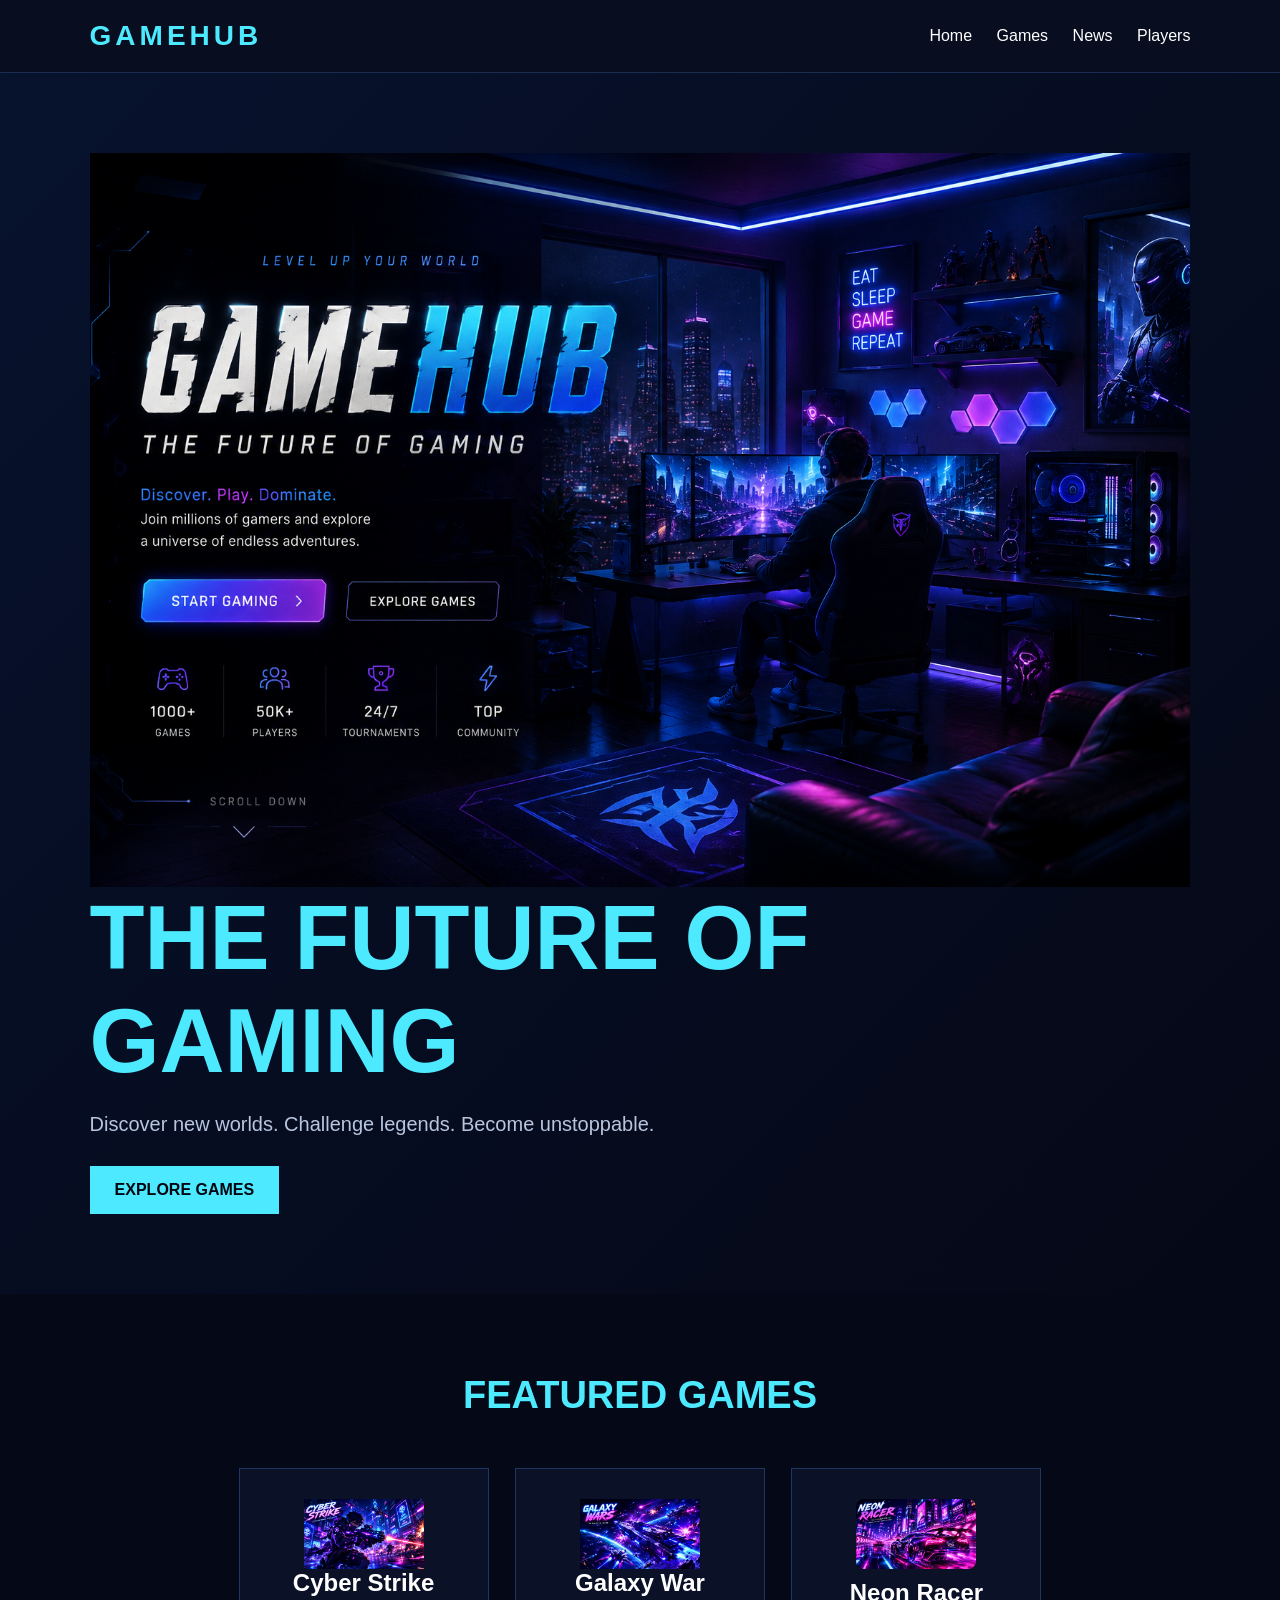
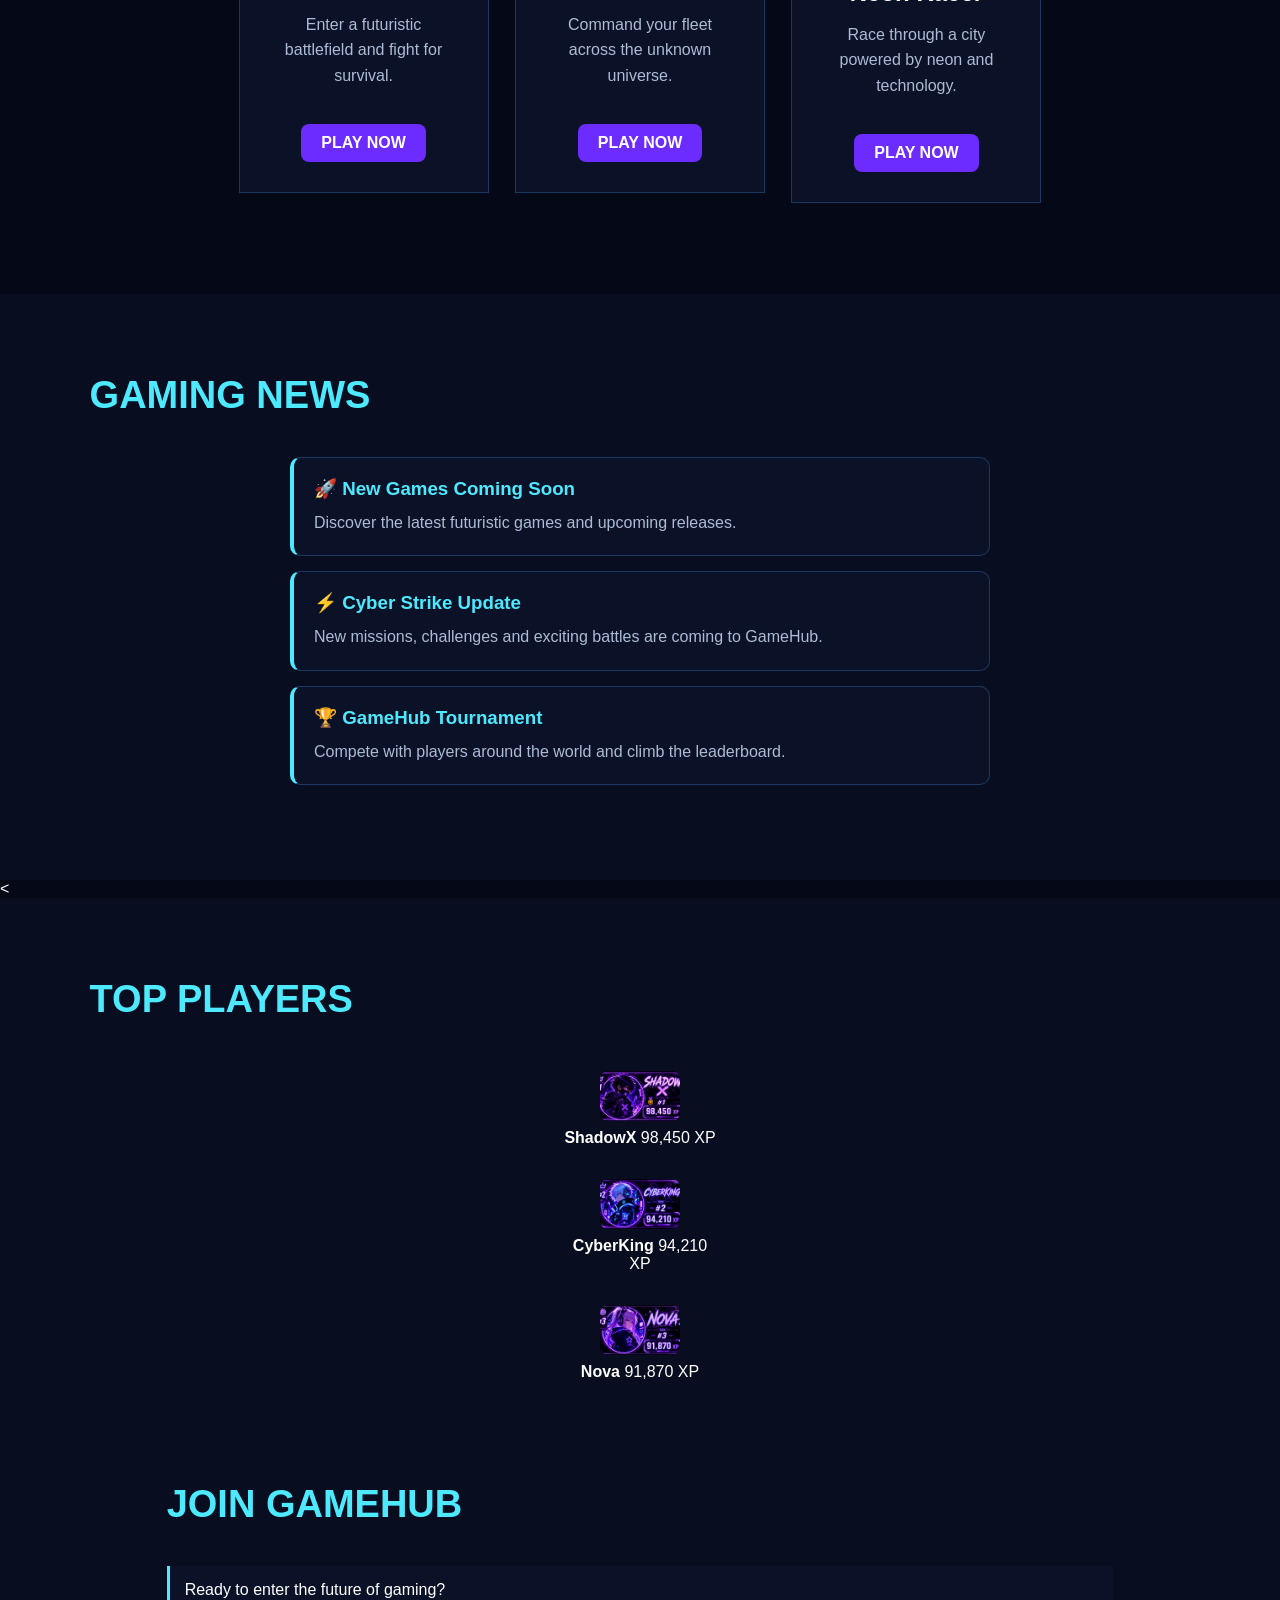
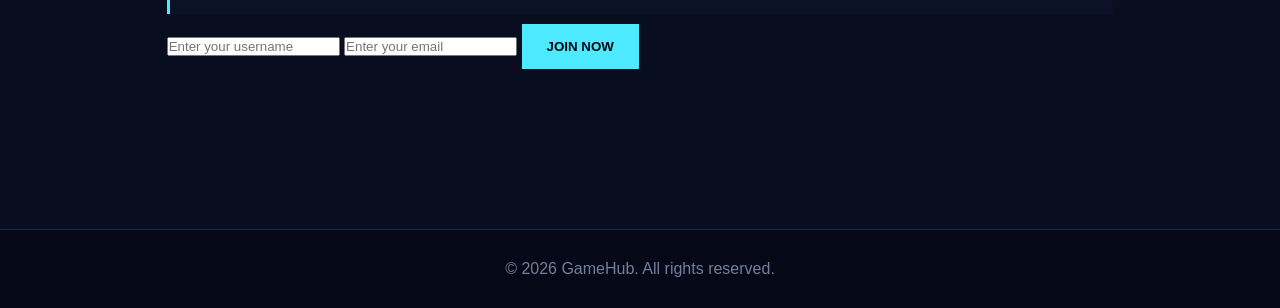
==== index.html @ 92098bfc "Change Galaxy War link to local page Updated the link for the Galaxy War game to point to the local " ====
<!DOCTYPE html>
<html lang="en">
<head>
  <meta charset="UTF-8">
  <meta name="viewport" content="width=device-width, initial-scale=1.0">
  <title>GameHub | The Future of Gaming</title>
<link rel="stylesheet" href="style.css">
</head>

<body>

  <header>
    <h1>GAMEHUB</h1>
    <nav>
      <a href="#home">Home</a>
      <a href="#games">Games</a>
      <a href="#news">News</a>
      <a href="#players">Players</a>
    </nav>
  </header>

  <main>

    <section id="home">
     <img class="hero-image" src="file_00000000cab881f480755a885a30e030.png" alt="GameHub futuristic gaming room"> 
      <h2>THE FUTURE OF GAMING</h2>
      <p>Discover new worlds. Challenge legends. Become unstoppable.</p>
      <a href="#games">EXPLORE GAMES</a>
    </section>

    <section id="games">
      <h2>FEATURED GAMES</h2>

      <div> 
      <img src="cyber-strike.png" alt="Cyber Strike" style="width:120px !important; height:70px !important; max-width:120px !important; object-fit:cover; display:block; margin:auto;"><h3>Cyber Strike</h3>  
        <p>Enter a futuristic battlefield and fight for survival.</p>
        <a href="cyber-strike.html" class="play-button">PLAY NOW</a>  </div>

      <div>
       <img src="galaxy-war.png" alt="Galaxy Wars" style="width:120px !important; height:70px !important; max-width:120px !important; object-fit:cover; display:block; margin:auto;">   <h3>Galaxy War</h3>
        <p>Command your fleet across the unknown universe.</p>
        
        <a href="galaxy-wars.html" class="play-button">PLAY NOW</a>   </div>

      <div>
        <img src="neon-racer.png" class="game-image" style="width:120px !important; height:70px !important; object-fit:cover;">
        <h3>Neon Racer</h3>
        <p>Race through a city powered by neon and technology.</p>
        <a href="https://www.google.com/search?q=Neon+Racer+game" class="play-button">PLAY NOW</a>
      </div>

    </section>
<section id="news">
  <h2>GAMING NEWS</h2>

  <div class="news-card">
    <h3>🚀 New Games Coming Soon</h3>
    <p>Discover the latest futuristic games and upcoming releases.</p>
  </div>

  <div class="news-card">
    <h3>⚡ Cyber Strike Update</h3>
    <p>New missions, challenges and exciting battles are coming to GameHub.</p>
  </div>

  <div class="news-card">
    <h3>🏆 GameHub Tournament</h3>
    <p>Compete with players around the world and climb the leaderboard.</p>
  </div>
</section>
    <
   
    </section>
<section id="players">
  <h2>TOP PLAYERS</h2>

  <div class="player-card">
    <img src="shadowx.png" style="width:80px !important;height:50px !important;max-width:80px !important;object-fit:cover;display:block;margin:auto;">
    <strong>ShadowX</strong>
    <span>98,450 XP</span>
  </div>

  <div class="player-card">
    <img src="cyberking.png" style="width:80px !important;height:50px !important;max-width:80px !important;object-fit:cover;display:block;margin:auto;">
    <strong>CyberKing</strong>
    <span>94,210 XP</span>
  </div>

  <div class="player-card">
    <img src="nova.png" style="width:80px !important;height:50px !important;max-width:80px !important;object-fit:cover;display:block;margin:auto;">
    <strong>Nova</strong>
    <span>91,870 XP</span>
  </div>
<section id="join">
  <h2>JOIN GAMEHUB</h2>
  <p>Ready to enter the future of gaming?</p>

  <form onsubmit="joinGameHub(event)">
    <input type="text" placeholder="Enter your username" required>
    <input type="email" placeholder="Enter your email" required>
    <button type="submit">JOIN NOW</button>
  </form>
</section>


  </main>

  <footer>
    <p>© 2026 GameHub. All rights reserved.</p>
  </footer>

</body><script>
function joinGameHub(event) {
  event.preventDefault();
  alert("🎮 Welcome to GameHub! You have joined successfully.");
}
</script>
</html>
---- style.css ----
* {
  box-sizing: border-box;
  margin: 0;
  padding: 0;
}

html {
  scroll-behavior: smooth;
}

body {
  font-family: Arial, sans-serif;
  background: #050816;
  color: #ffffff;
}

header {
  display: flex;
  justify-content: space-between;
  align-items: center;
  padding: 20px 7%;
  background: #080d20;
  border-bottom: 1px solid #1c2b50;
  position: sticky;
  top: 0;
  z-index: 10;
}

header h1 {
  font-size: 28px;
  letter-spacing: 4px;
  color: #4deaff;
}

nav a {
  color: white;
  text-decoration: none;
  margin-left: 20px;
}

nav a:hover {
  color: #4deaff;
}

section {
  padding: 80px 7%;
}

#home {
  min-height: 80vh;
  display: flex;
  flex-direction: column;
  justify-content: center;
  background: linear-gradient(135deg, #07122d, #050816);
}

#home h2 {
  font-size: clamp(42px, 8vw, 90px);
  max-width: 800px;
  color: #4deaff;
  margin-bottom: 20px;
}

#home p {
  font-size: 20px;
  max-width: 600px;
  color: #b8c5df;
  margin-bottom: 30px;
}

#home a,
button {
  display: inline-block;
  width: fit-content;
  padding: 15px 25px;
  background: #4deaff;
  color: #020611;
  border: none;
  text-decoration: none;
  font-weight: bold;
  cursor: pointer;
}

#home a:hover,
button:hover {
  transform: translateY(-3px);
}

#games {
  text-align: center;
}

#games h2,
#news h2,
#players h2 {
  font-size: 38px;
  margin-bottom: 40px;
  color: #4deaff;
}

#games > div {
  display: inline-block;
  vertical-align: top;
  width: 30%;
  min-width: 250px;
  margin: 1%;
  padding: 30px;
  background: #0b1228;
  border: 1px solid #1c3860;
}

#games h3 {
  font-size: 24px;
  margin-bottom: 15px;
}

#games p {
  color: #aebbd4;
  line-height: 1.6;
  margin-bottom: 25px;
}

#news,
#players {
  background: #080d20;
}

#players p {
  padding: 15px;
  margin: 10px 0;
  background: #0b1228;
  border-left: 3px solid #4deaff;
}

footer {
  text-align: center;
  padding: 30px;
  color: #71809c;
  border-top: 1px solid #1c2b50;
}

@media (max-width: 700px) {
  header {
    flex-direction: column;
    gap: 15px;
  }

  nav a {
    margin: 0 6px;
  }

  #games > div {
    width: 100%;
    margin: 10px 0;
  }
}
.game-image {
  width: 120px !important;
  height: 70px !important;
  max-width: 120px !important;
  max-height: 70px !important;
  object-fit: cover;
  display: block;
  margin: 0 auto 10px;
  border-radius: 8px;
}
#games > div {
  width: 180px !important;
  max-width: 180px !important;
  overflow: hidden;
  box-sizing: border-box;
}

#games > div > .game-image {
  width: 100% !important;
  max-width: 100% !important;
  height: 100px !important;
  object-fit: cover;
  display: block;
}
.news-card {
  max-width: 700px;
  margin: 15px auto;
  padding: 20px;
  background: #0b1228;
  border: 1px solid #1c3860;
  border-left: 4px solid #4deaff;
  border-radius: 10px;
  transition: 0.3s;
}

.news-card:hover {
  transform: translateX(8px);
  box-shadow: 0 0 20px rgba(77, 234, 255, 0.25);
}

.news-card h3 {
  color: #4deaff;
  margin-bottom: 10px;
}

.news-card p {
  color: #aebbd4;
  line-height: 1.6;
  }
#players img {
  width: 140px !important;
  height: 80px !important;
  max-width: 140px !important;
  max-height: 80px !important;
  object-fit: cover !important;
  display: block !important;
  margin: 0 auto 8px !important;
  border-radius: 8px;
}

#players .player-card {
  width: 180px !important;
  max-width: 180px !important;
  overflow: hidden !important;
  text-align: center;
  margin: 12px auto !important;
  padding: 10px !important;
  }
.play-button {
  display: inline-block;
  padding: 10px 20px;
  margin-top: 10px;
  text-decoration: none;
  border-radius: 8px;
  background: #6c2cff;
  color: white;
  font-weight: bold;
}

.play-button:hover {
  transform: scale(1.05);
}
html {
  scroll-behavior: smooth;
}

nav a {
  text-decoration: none;
  transition: 0.3s;
}

nav a:hover {
  color: #4deaff;
  text-shadow: 0 0 10px #4deaff;
  }
<a href="#join">Join</a>
.game-page > img {
  width: 100%;
  max-width: 100%;
  height: 300px;
  object-fit: cover;
  display: block;
}

@media (max-width: 700px) {
  .game-page > img {
    height: 220px;
  }
}
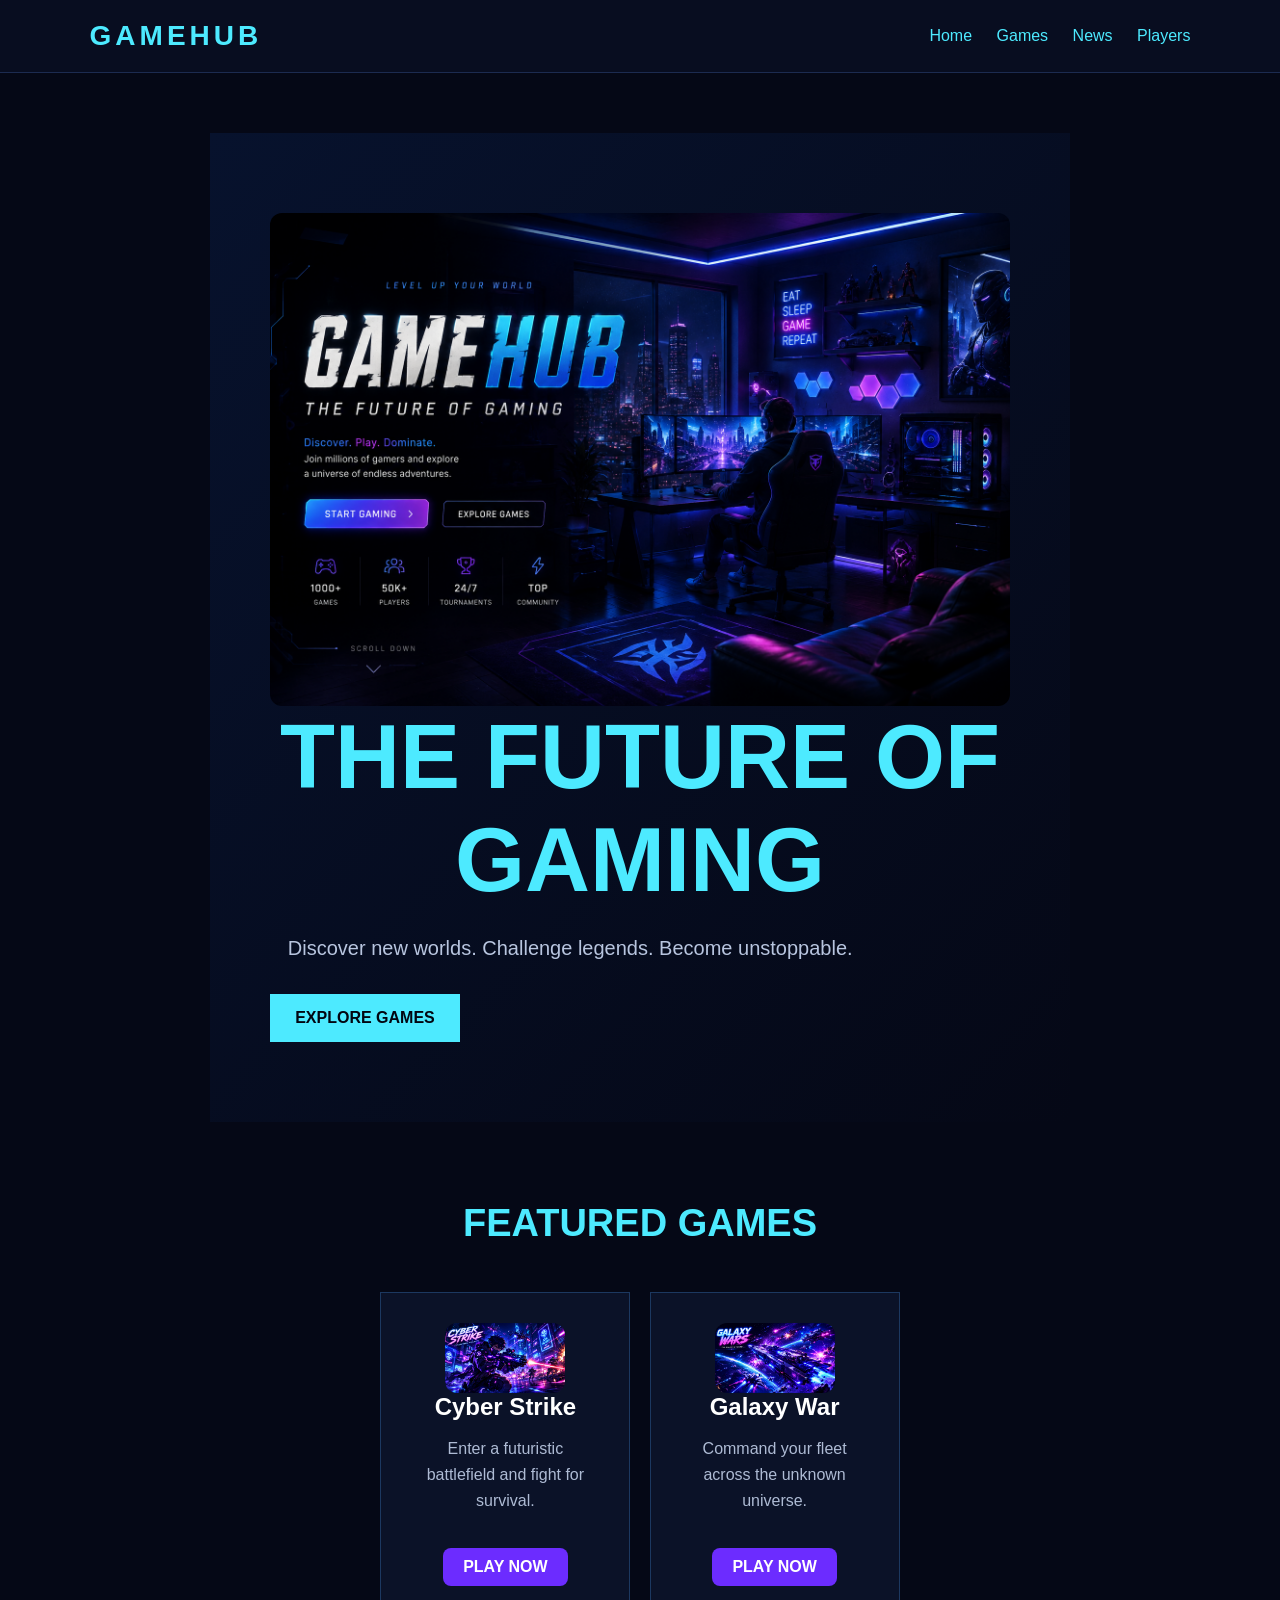
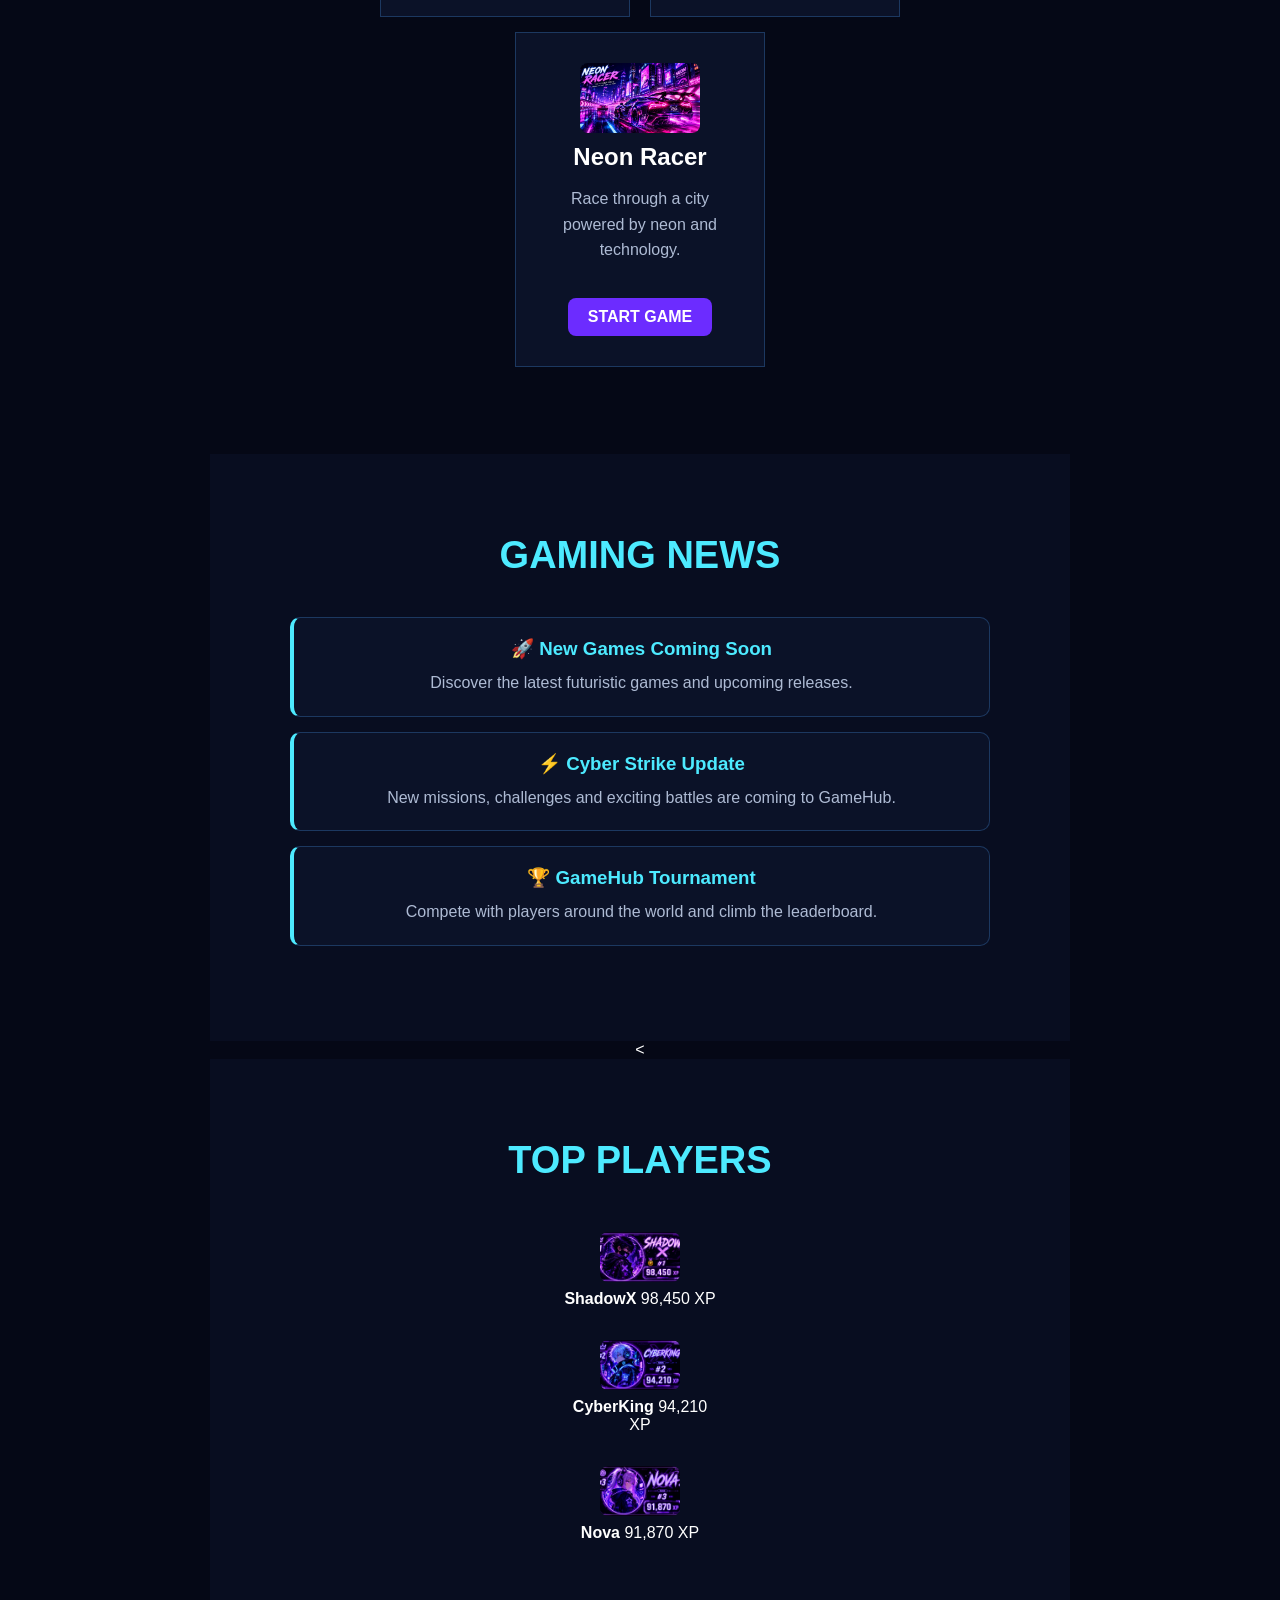
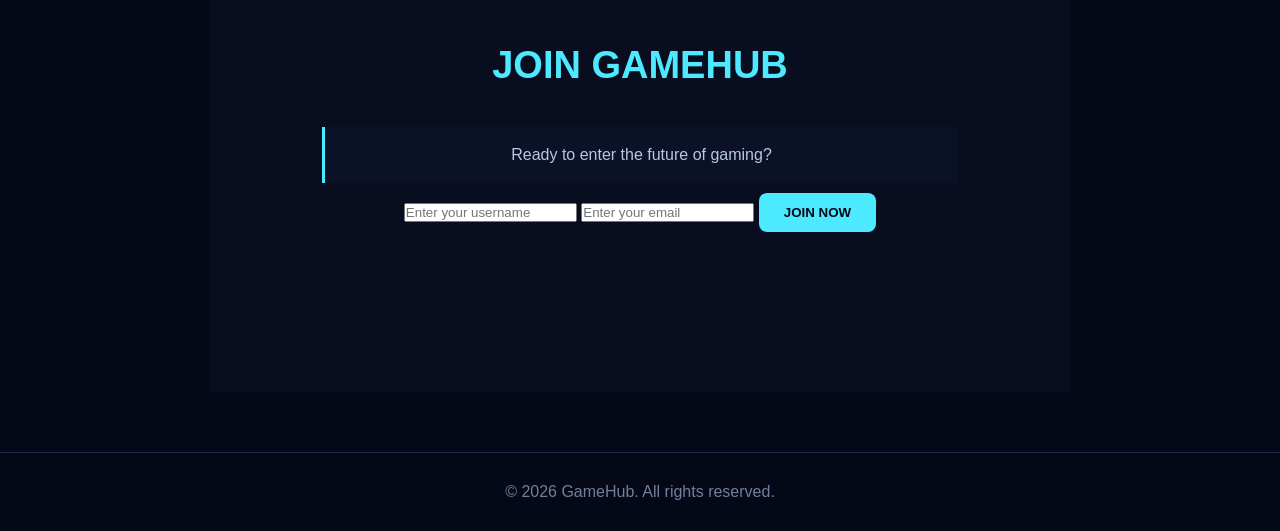
==== commit 8f753d62: "Update index.html" ====
--- a/index.html
+++ b/index.html
@@ -46,7 +46,7 @@
         <img src="neon-racer.png" class="game-image" style="width:120px !important; height:70px !important; object-fit:cover;">
         <h3>Neon Racer</h3>
         <p>Race through a city powered by neon and technology.</p>
-        <a href="https://www.google.com/search?q=Neon+Racer+game" class="play-button">PLAY NOW</a>
+        <a href="neon-racer.html" class="play-button">START GAME</a>     
       </div>
 
     </section>
--- a/style.css
+++ b/style.css
@@ -263,3 +263,43 @@
     height: 220px;
   }
 }
+body {
+  background: #050816;
+  color: white;
+}
+
+body a {
+  color: #4deaff;
+}
+
+main {
+  text-align: center;
+  max-width: 900px;
+  margin: 40px auto;
+  padding: 20px;
+}
+
+main img {
+  max-width: 100%;
+  border-radius: 12px;
+}
+
+main h1 {
+  color: #4deaff;
+  text-shadow: 0 0 12px #4deaff;
+}
+
+main p {
+  color: #b8c7df;
+  line-height: 1.6;
+}
+
+main button {
+  padding: 12px 25px;
+  border: none;
+  border-radius: 8px;
+  background: #4deaff;
+  color: #050816;
+  font-weight: bold;
+  cursor: pointer;
+}
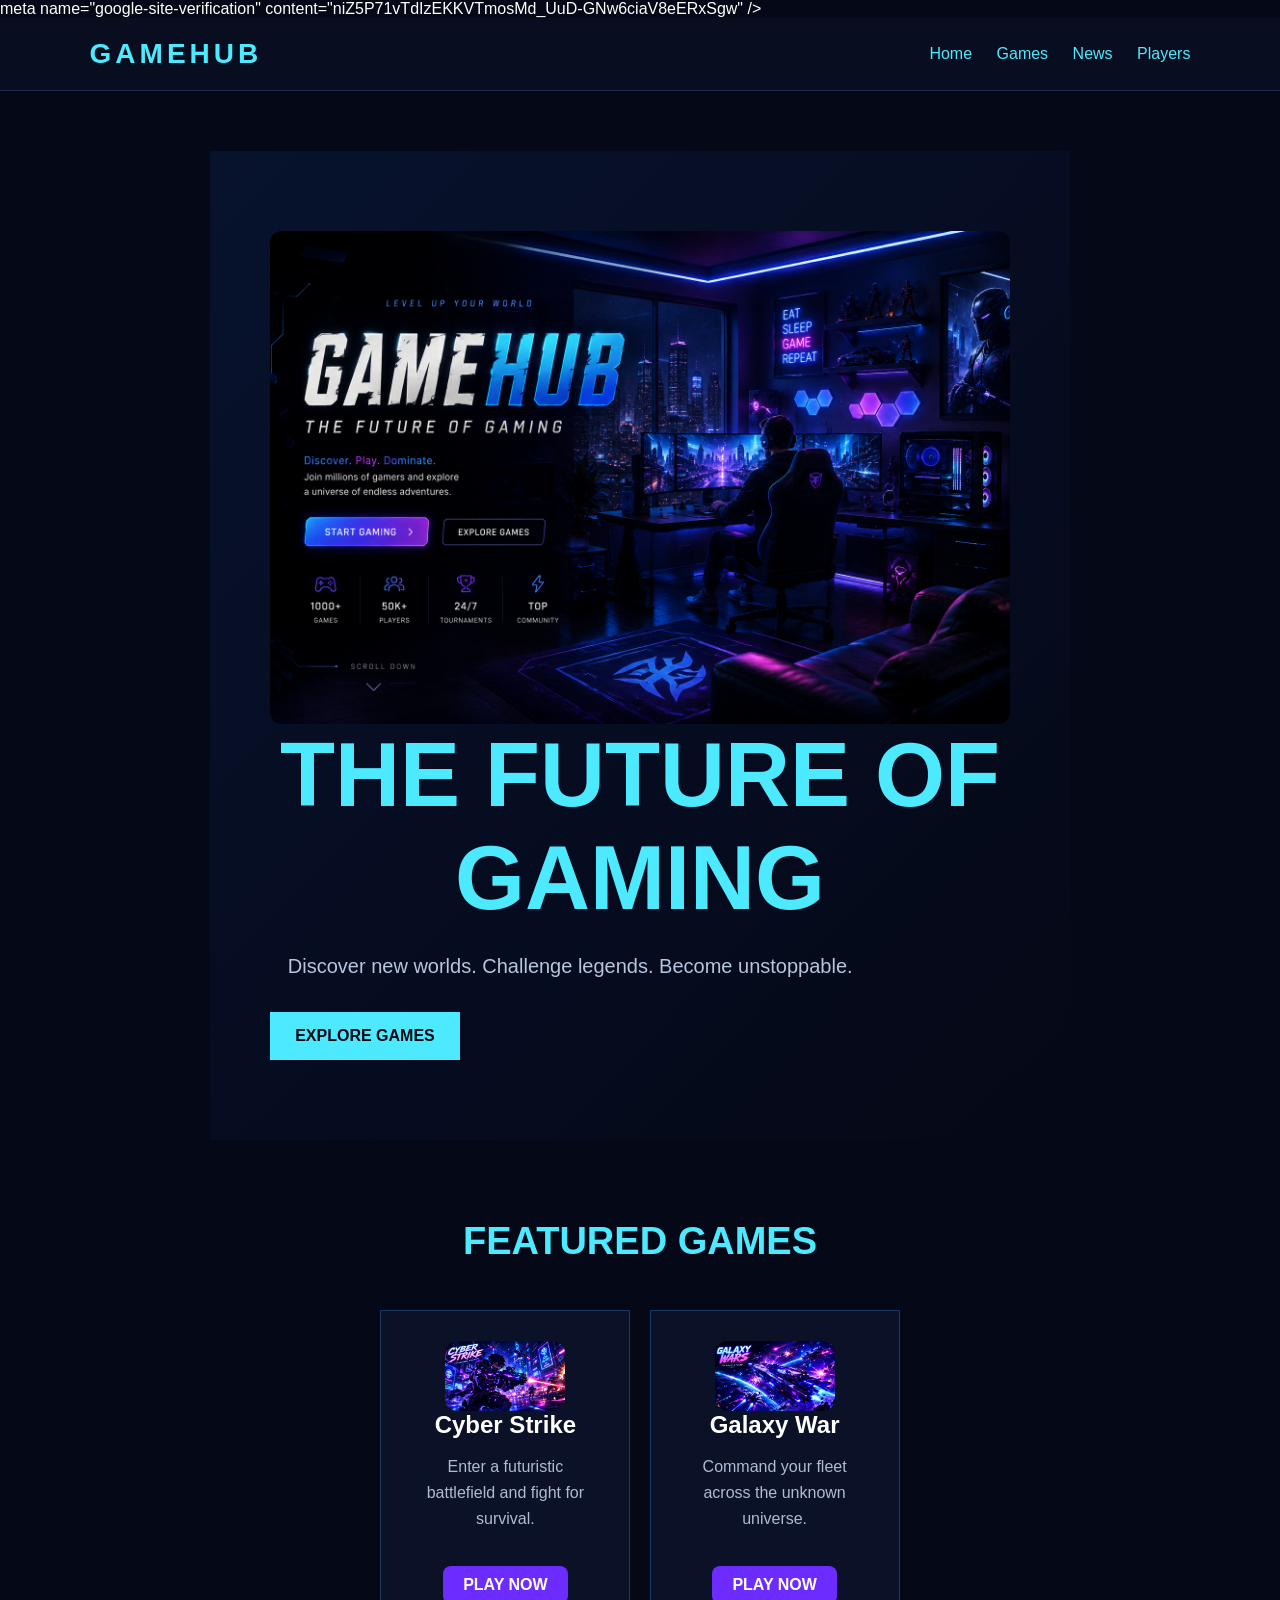
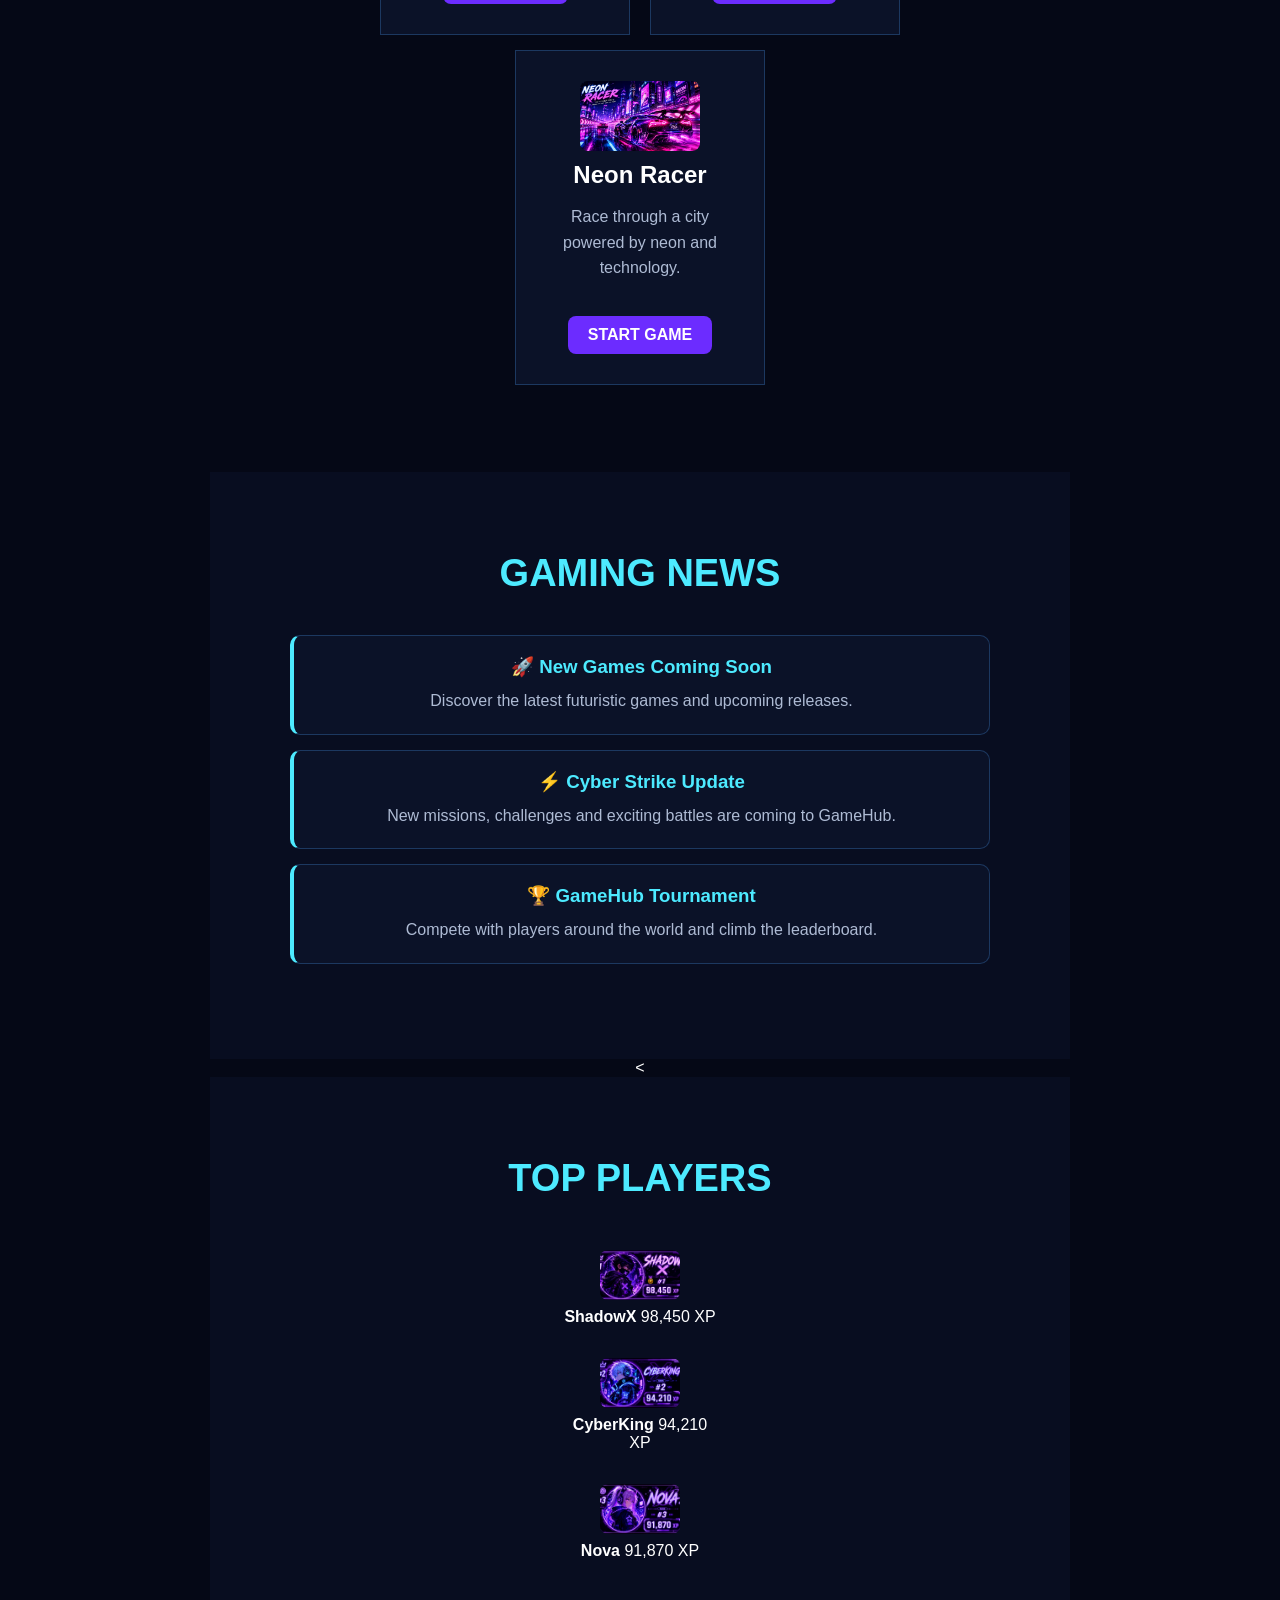
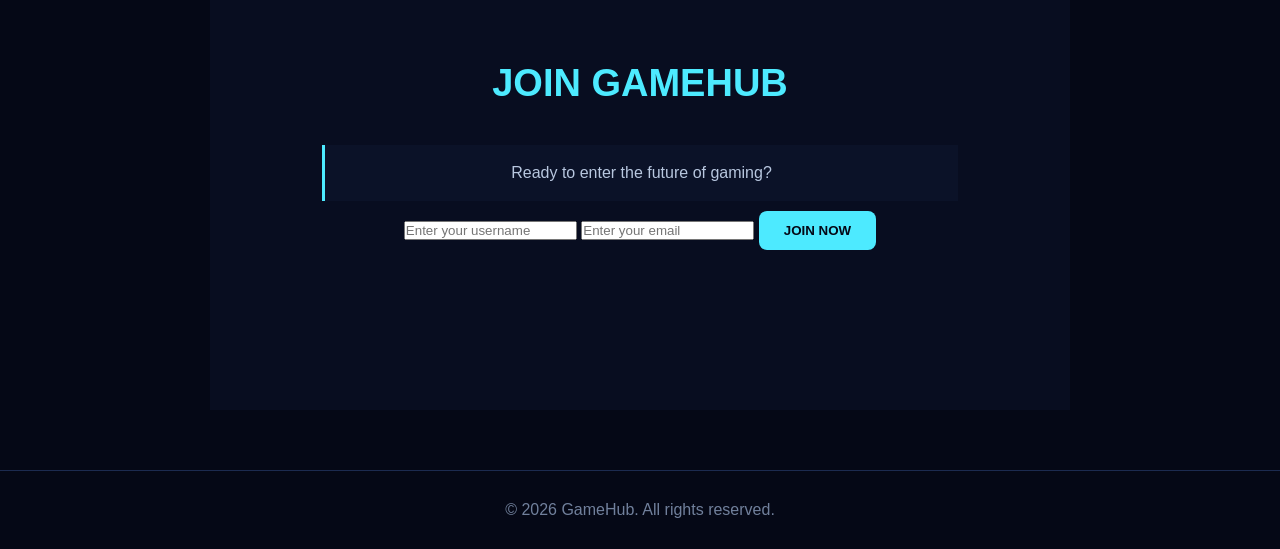
==== commit bc003553: "Add Google site verification meta tag Added Google site verification meta tag to the head section." ====
--- a/index.html
+++ b/index.html
@@ -5,8 +5,8 @@
   <meta name="viewport" content="width=device-width, initial-scale=1.0">
   <title>GameHub | The Future of Gaming</title>
 <link rel="stylesheet" href="style.css">
-</head>
-
+meta name="google-site-verification" content="niZ5P71vTdIzEKKVTmosMd_UuD-GNw6ciaV8eERxSgw" />
+  </head>
 <body>
 
   <header>
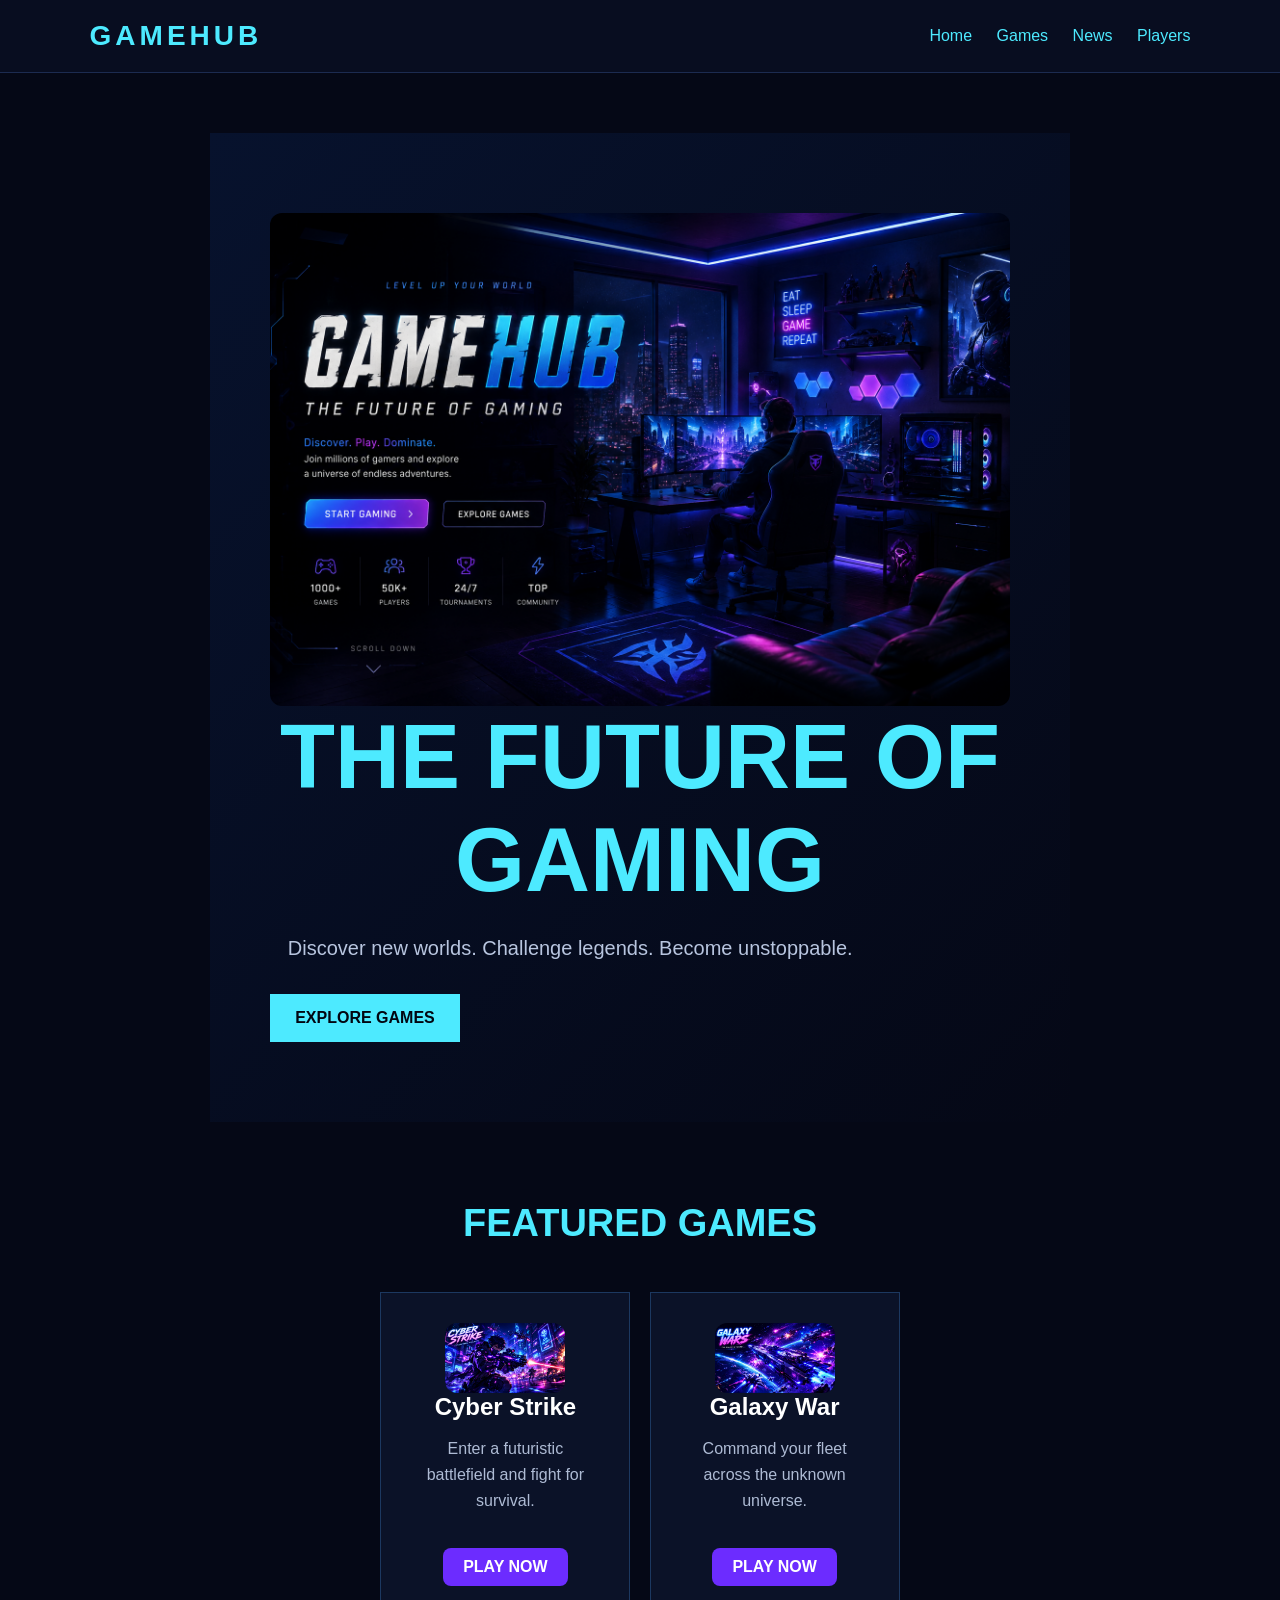
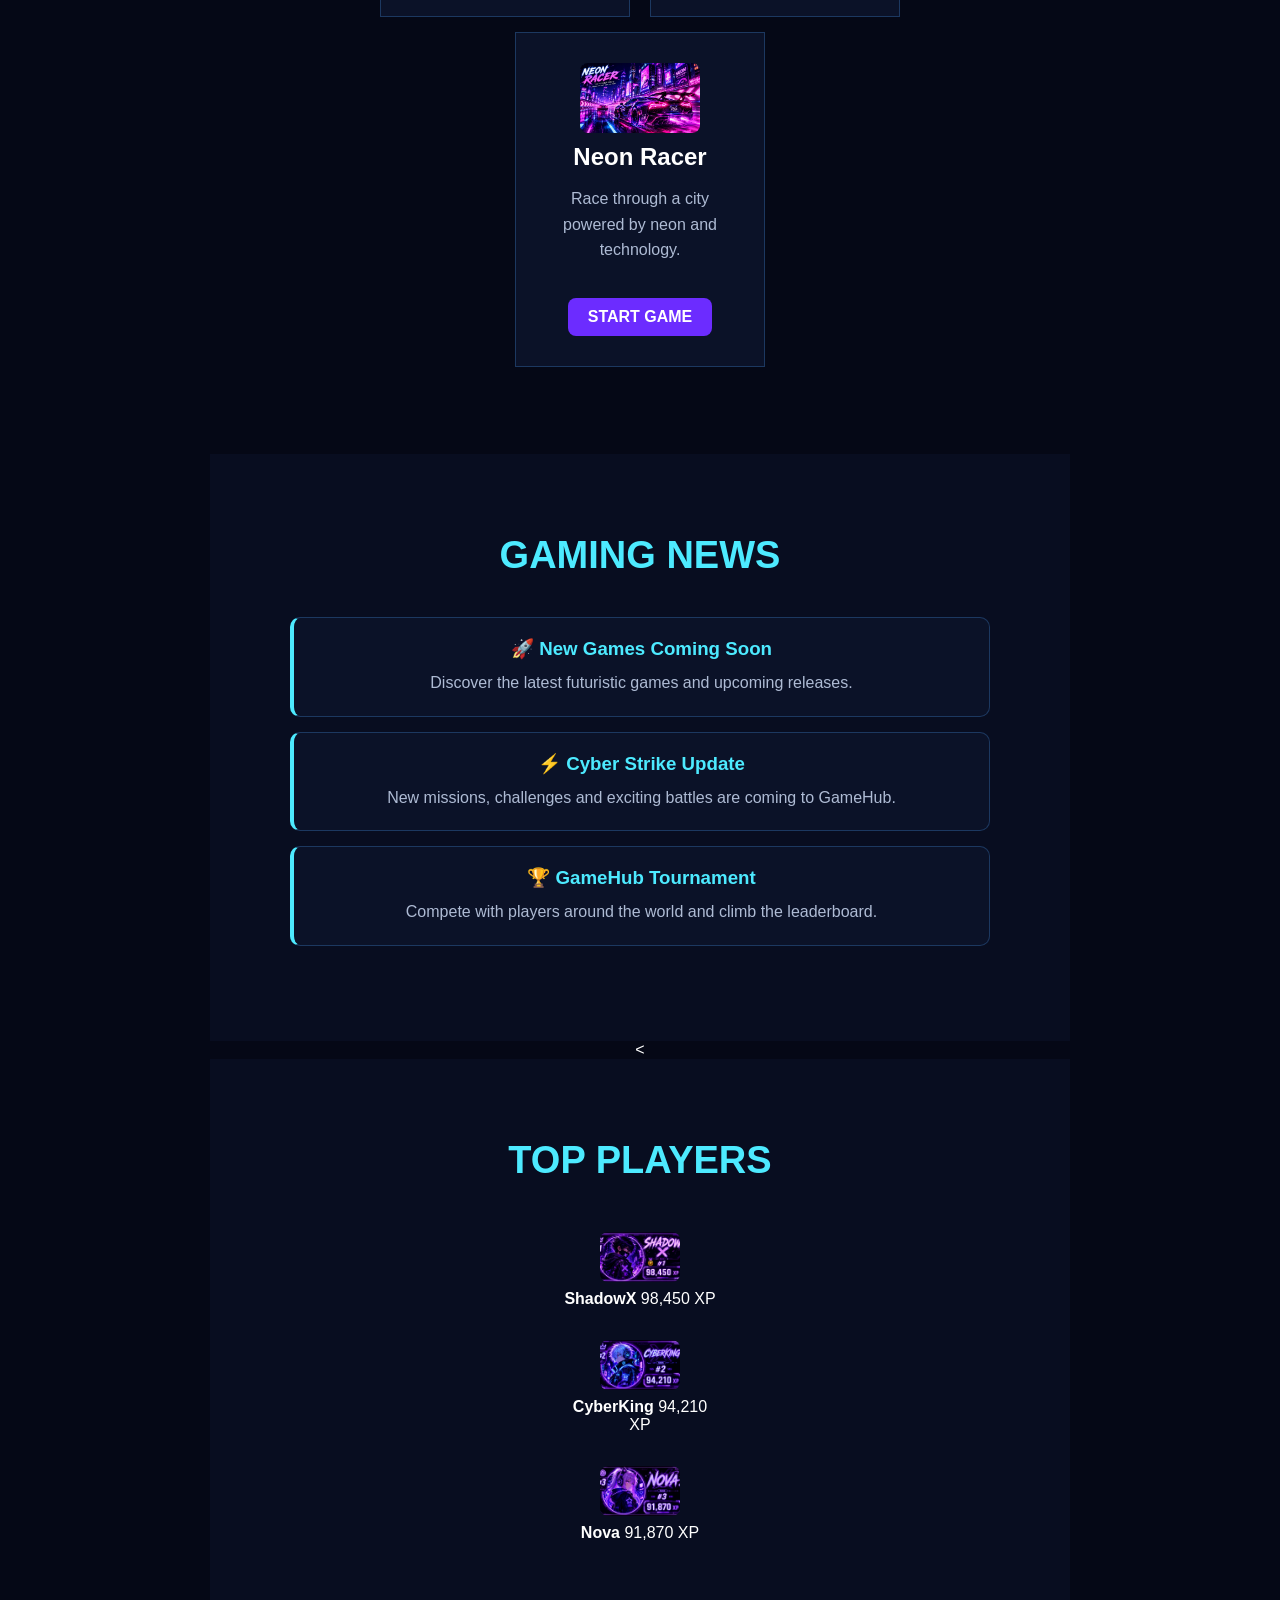
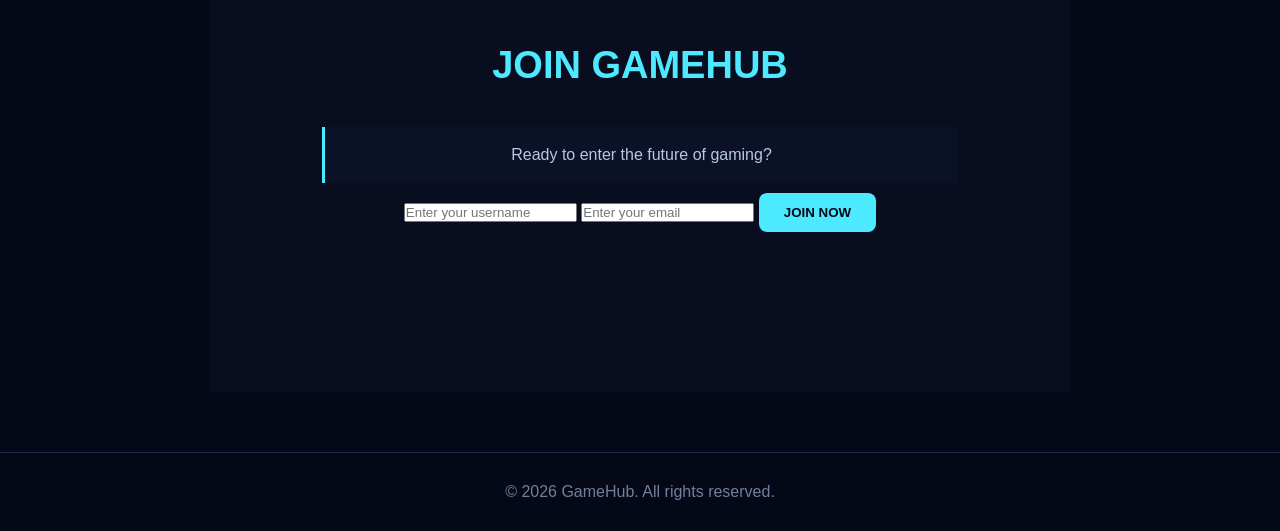
==== commit 24c46d76: "Rearrange Google site verification meta tag Moved the Google site verification meta tag to the corre" ====
--- a/index.html
+++ b/index.html
@@ -5,9 +5,10 @@
   <meta name="viewport" content="width=device-width, initial-scale=1.0">
   <title>GameHub | The Future of Gaming</title>
 <link rel="stylesheet" href="style.css">
-meta name="google-site-verification" content="niZ5P71vTdIzEKKVTmosMd_UuD-GNw6ciaV8eERxSgw" />
+
   </head>
-<body>
+<meta name="google-site-verification" content="niZ5P71vTdIzEKKVTmosMd_UuD-GNw6ciaV8eERxSgw" />
+  <body>
 
   <header>
     <h1>GAMEHUB</h1>
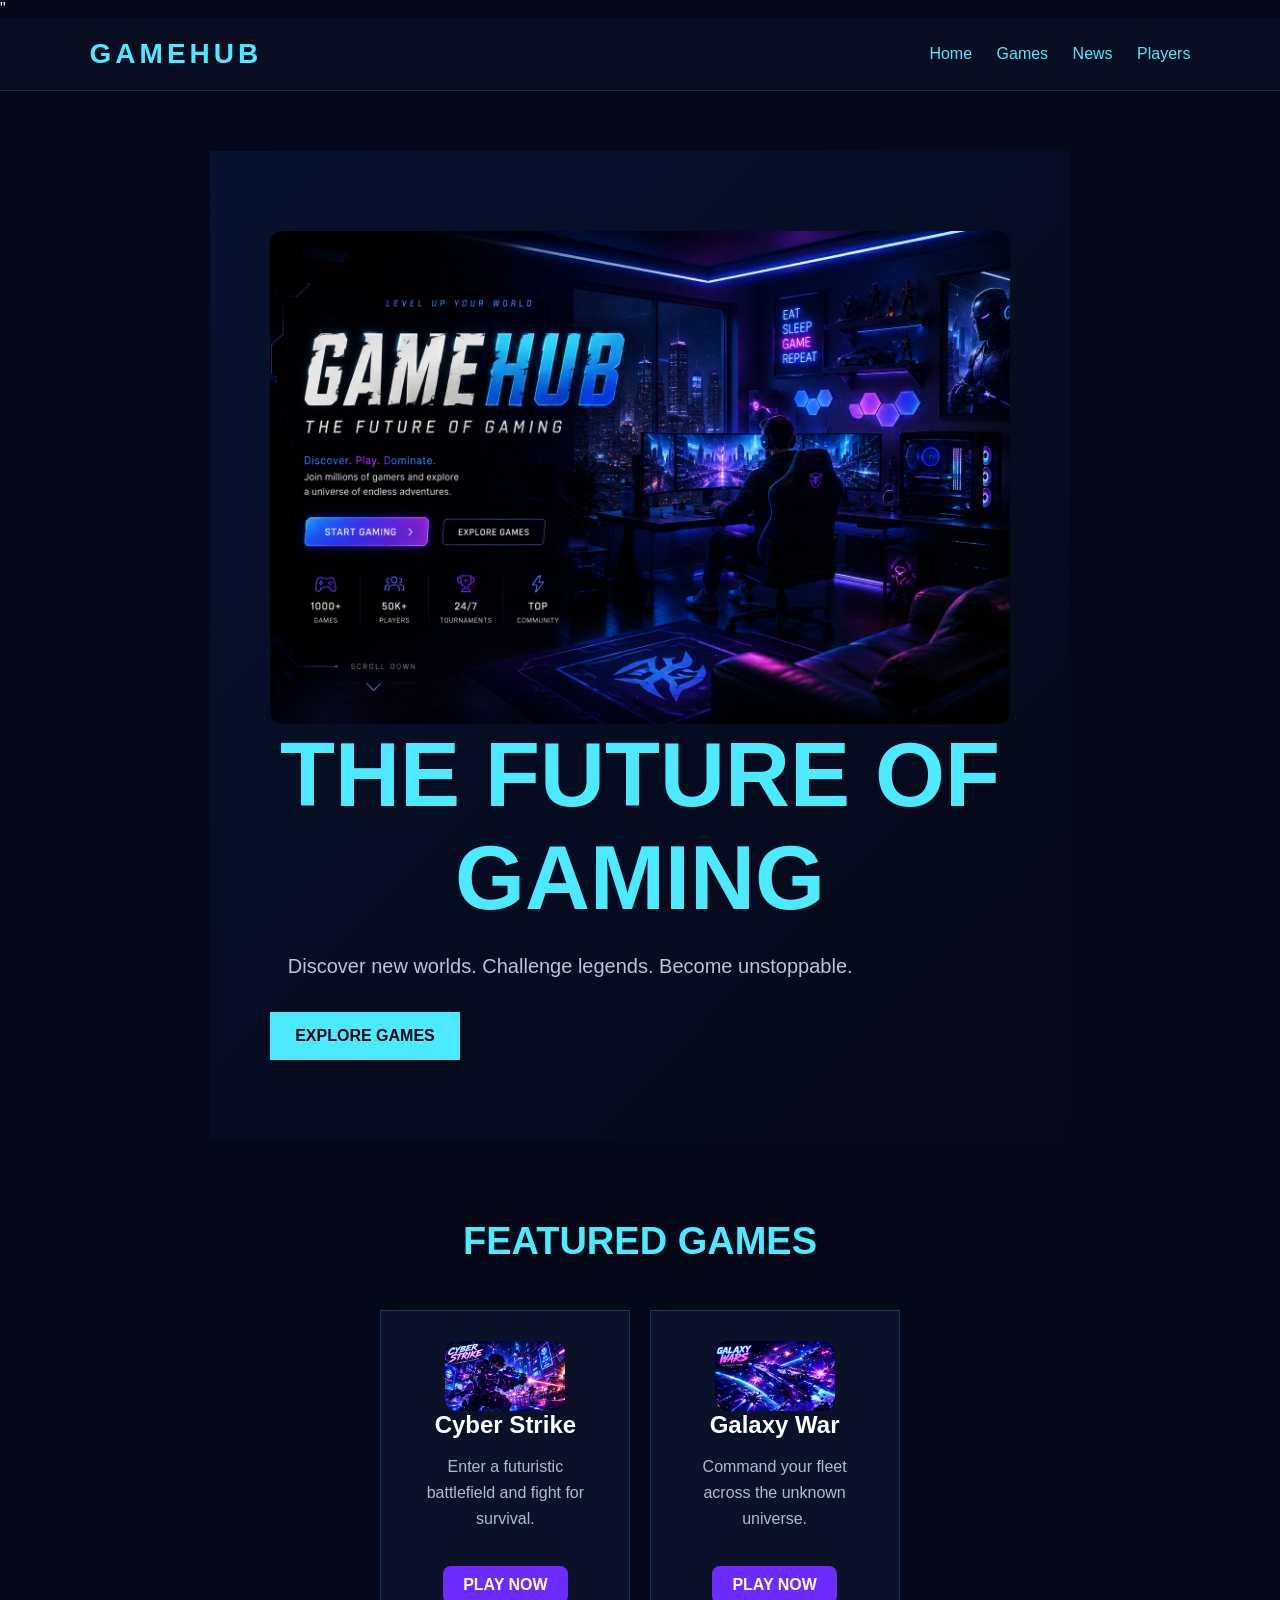
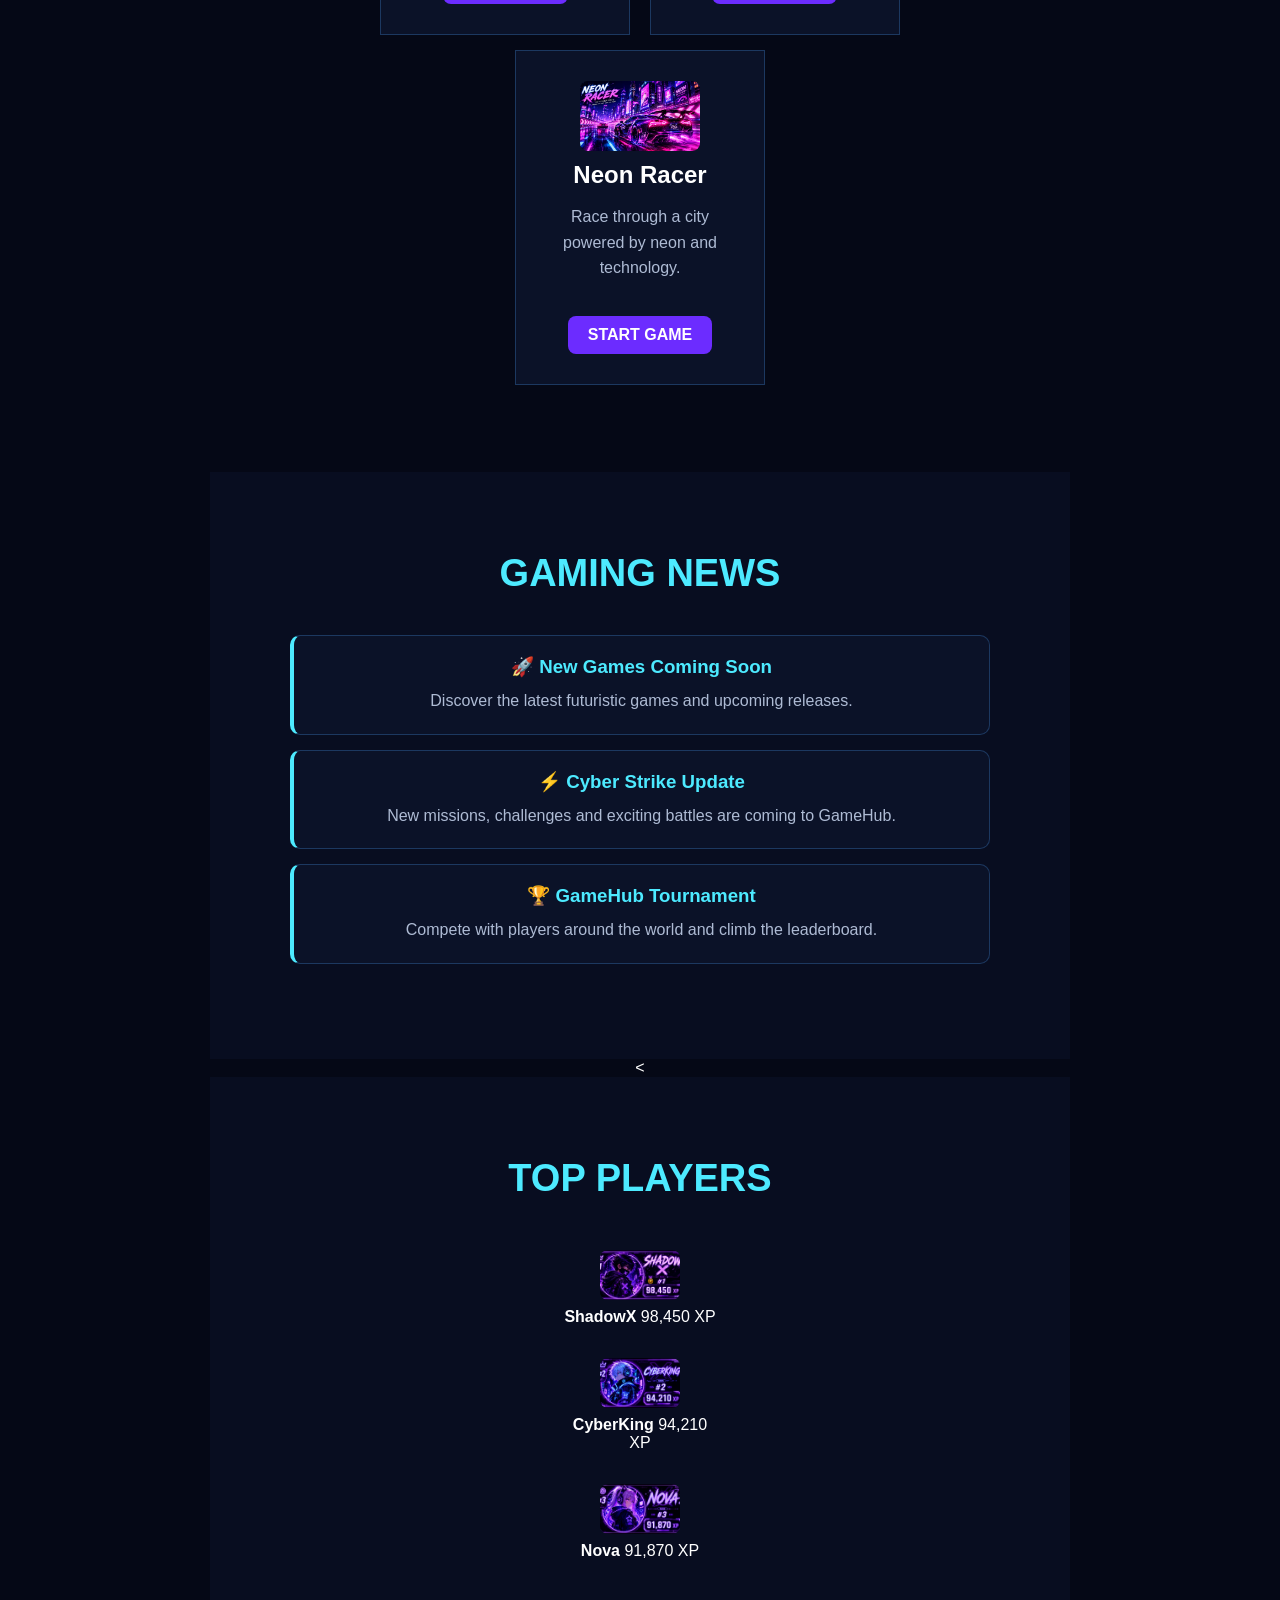
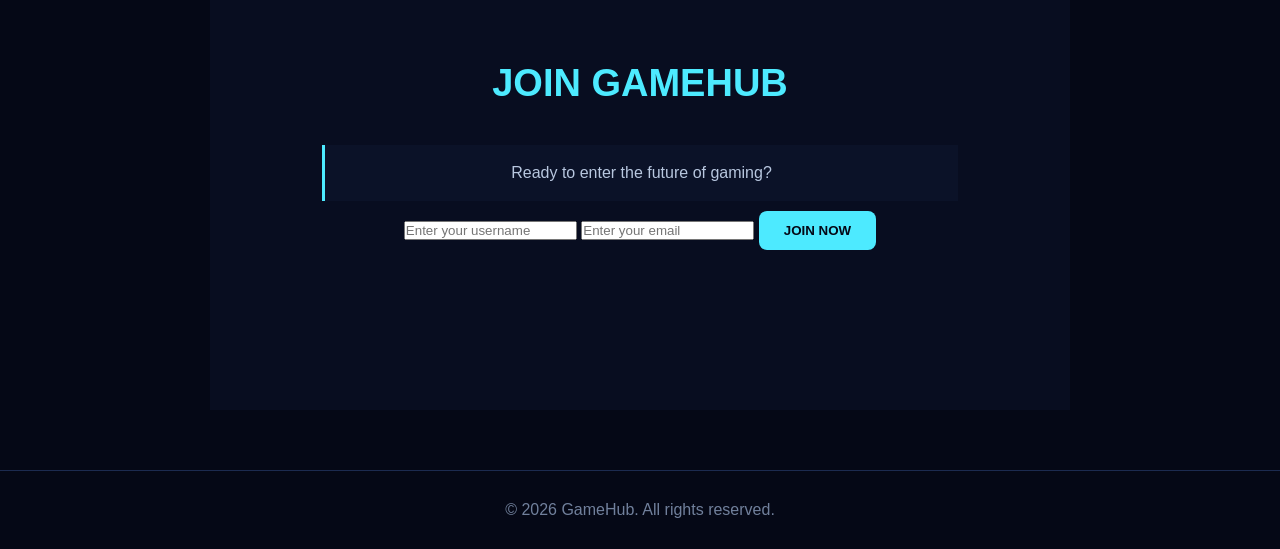
==== commit accaf4ac: "Update index.html" ====
--- a/index.html
+++ b/index.html
@@ -6,10 +6,8 @@
   <title>GameHub | The Future of Gaming</title>
 <link rel="stylesheet" href="style.css">
 
-  </head>
-<meta name="google-site-verification" content="niZ5P71vTdIzEKKVTmosMd_UuD-GNw6ciaV8eERxSgw" />
-  <body>
-
+</head>" 
+ <meta name="google-site-verification" content="niZ5P71vTdIzEKKVTmosMd_UuD-GNw6ciaV8eERxSgw" />
   <header>
     <h1>GAMEHUB</h1>
     <nav>
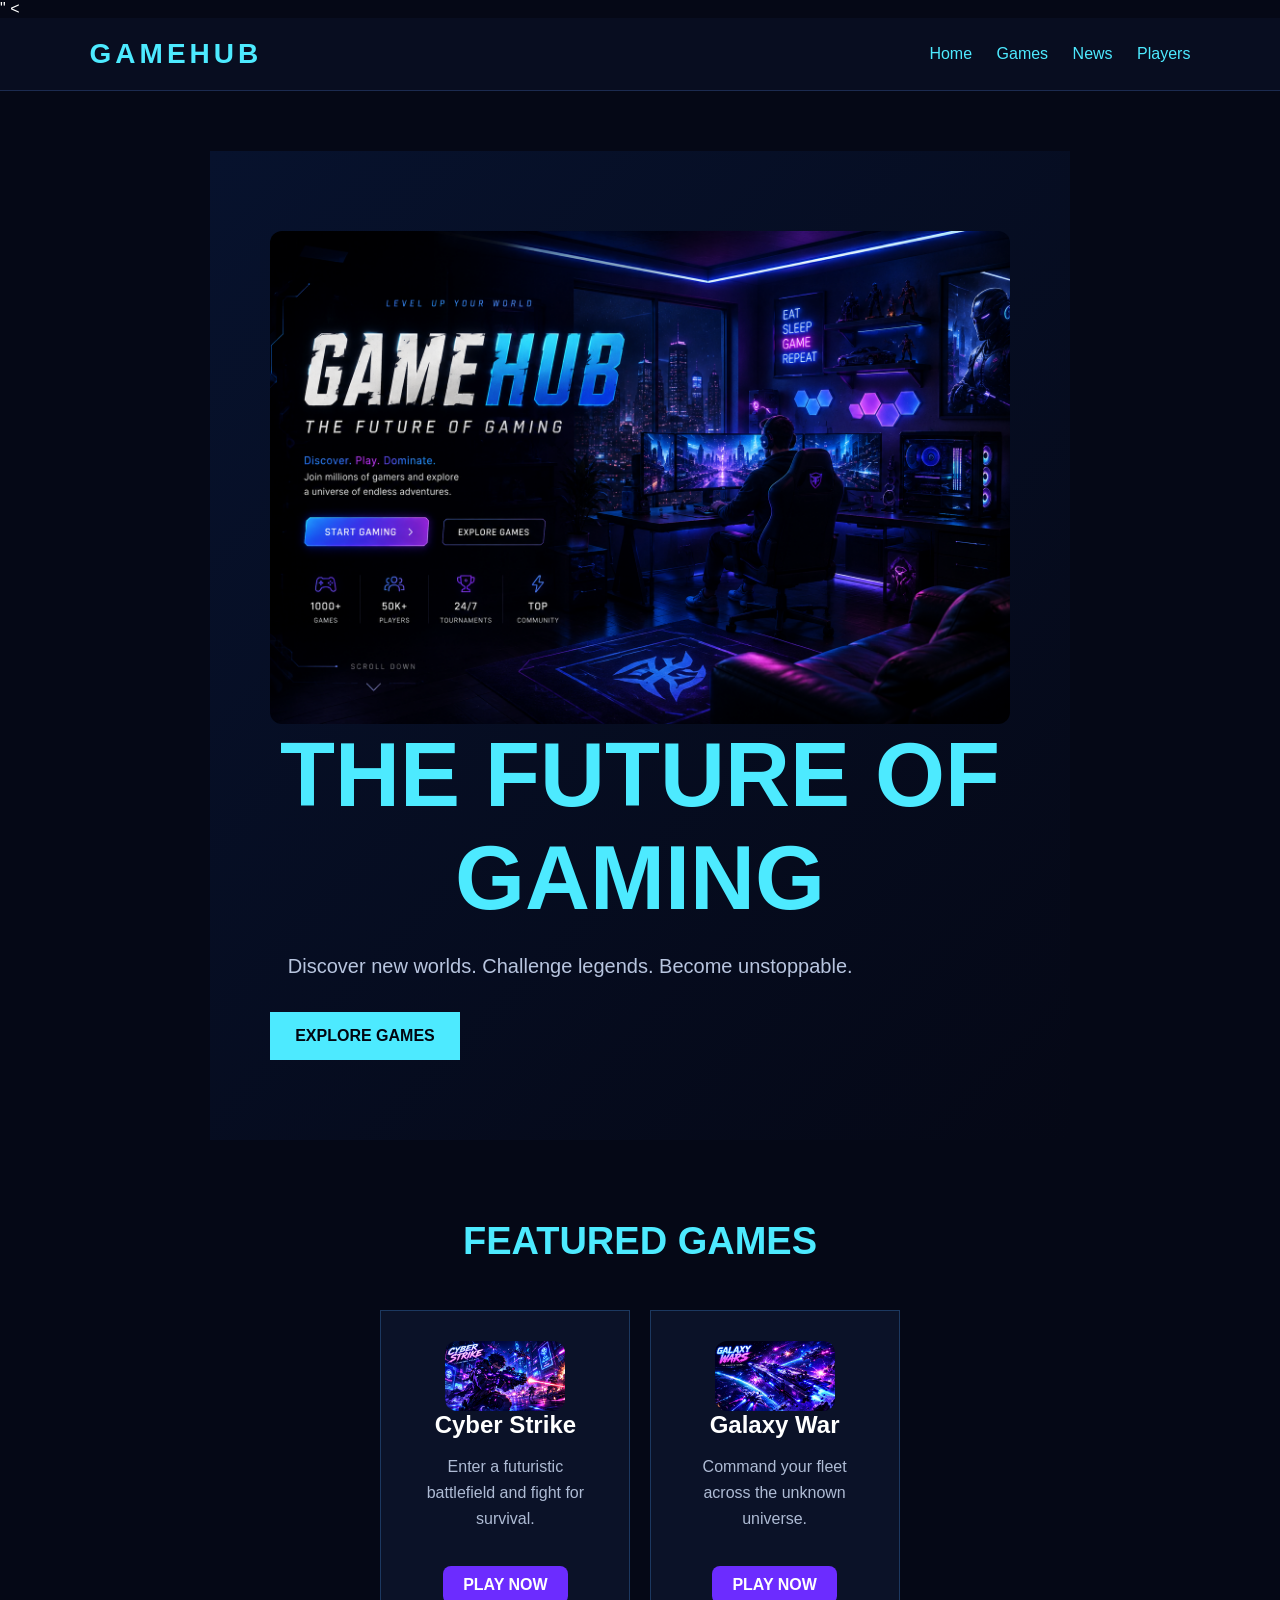
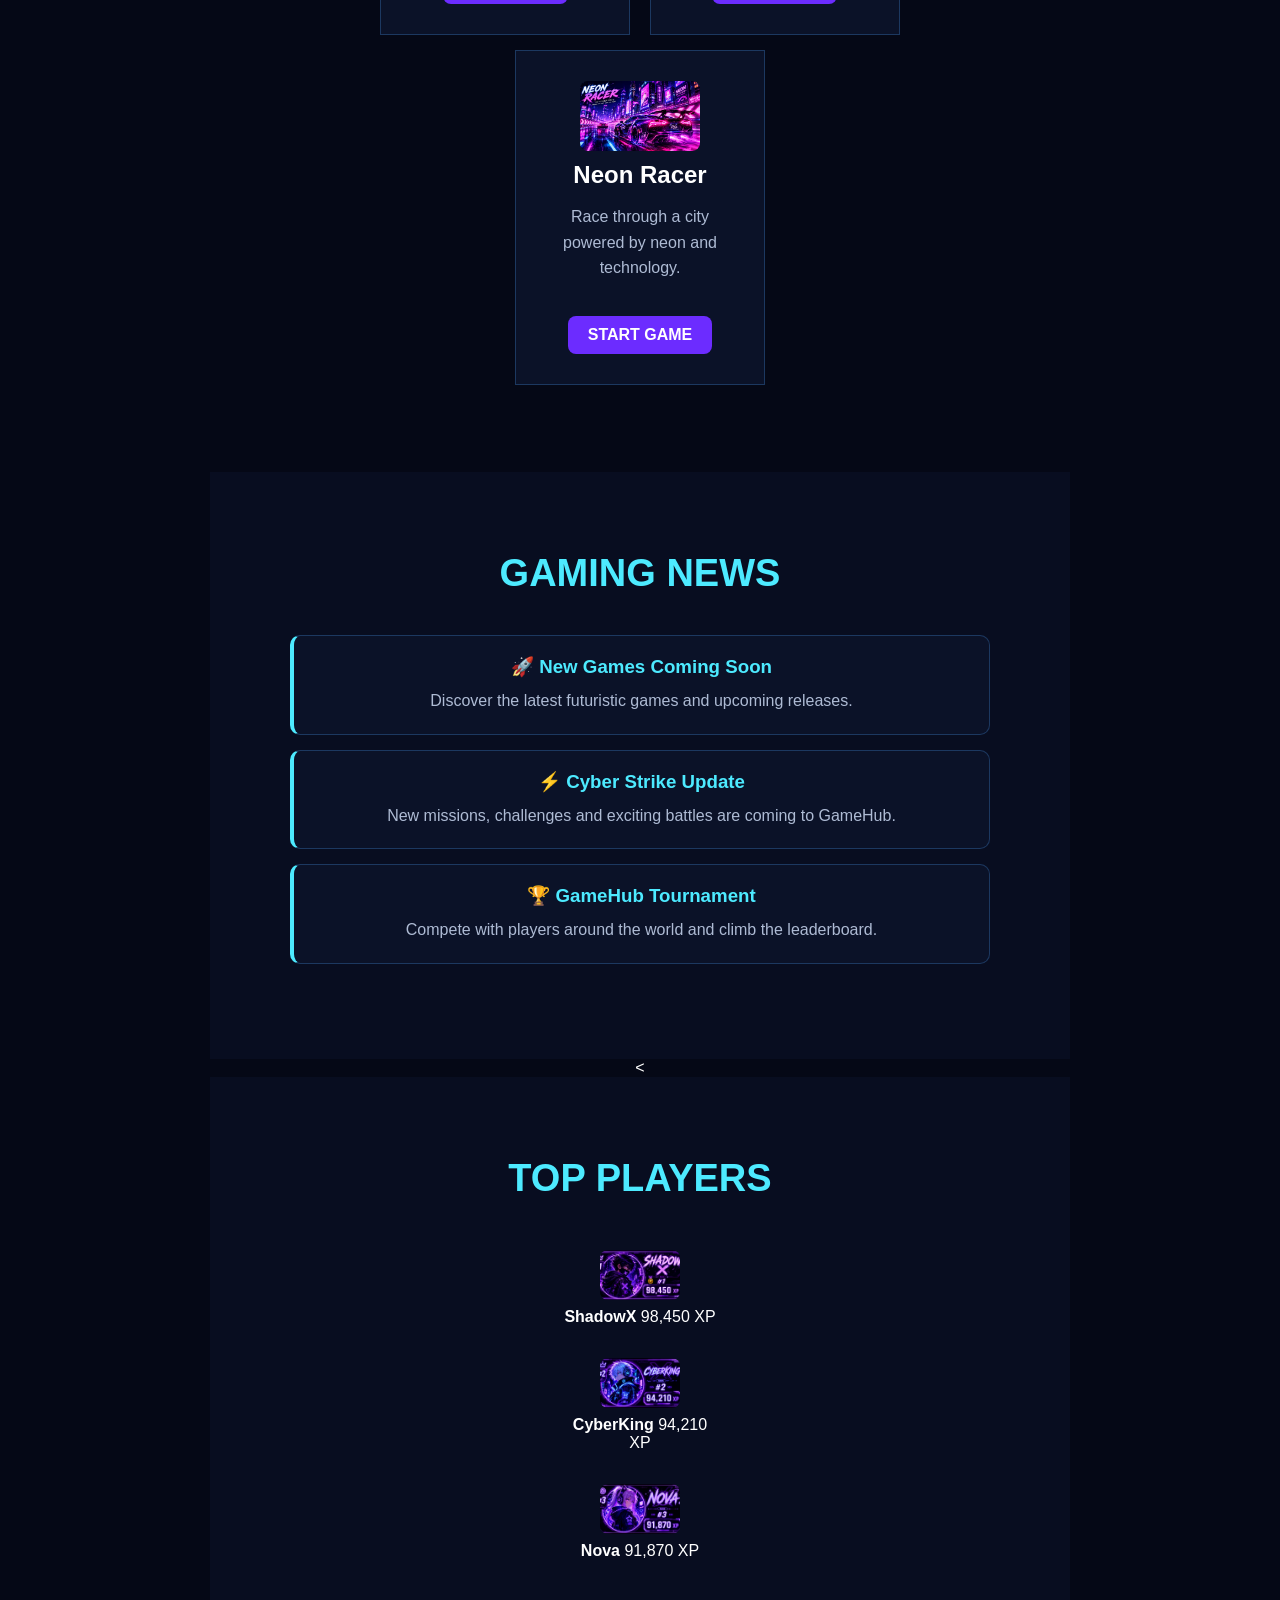
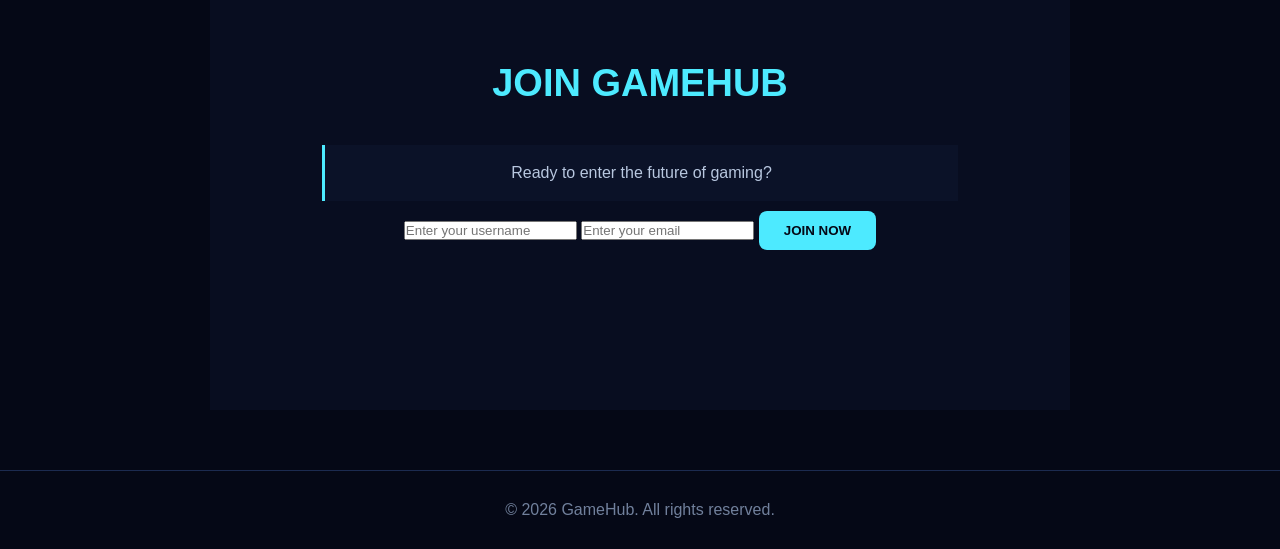
==== commit 993d1d54: "Update index.html" ====
--- a/index.html
+++ b/index.html
@@ -7,8 +7,8 @@
 <link rel="stylesheet" href="style.css">
 
 </head>" 
- <meta name="google-site-verification" content="niZ5P71vTdIzEKKVTmosMd_UuD-GNw6ciaV8eERxSgw" />
-  <header>
+<meta name="google-site-verification" content="niZ5P71vTdIzEKKVTmosMd_UuD-GNw6ciaV8eERxSgw" /> 
+  < <header>
     <h1>GAMEHUB</h1>
     <nav>
       <a href="#home">Home</a>
